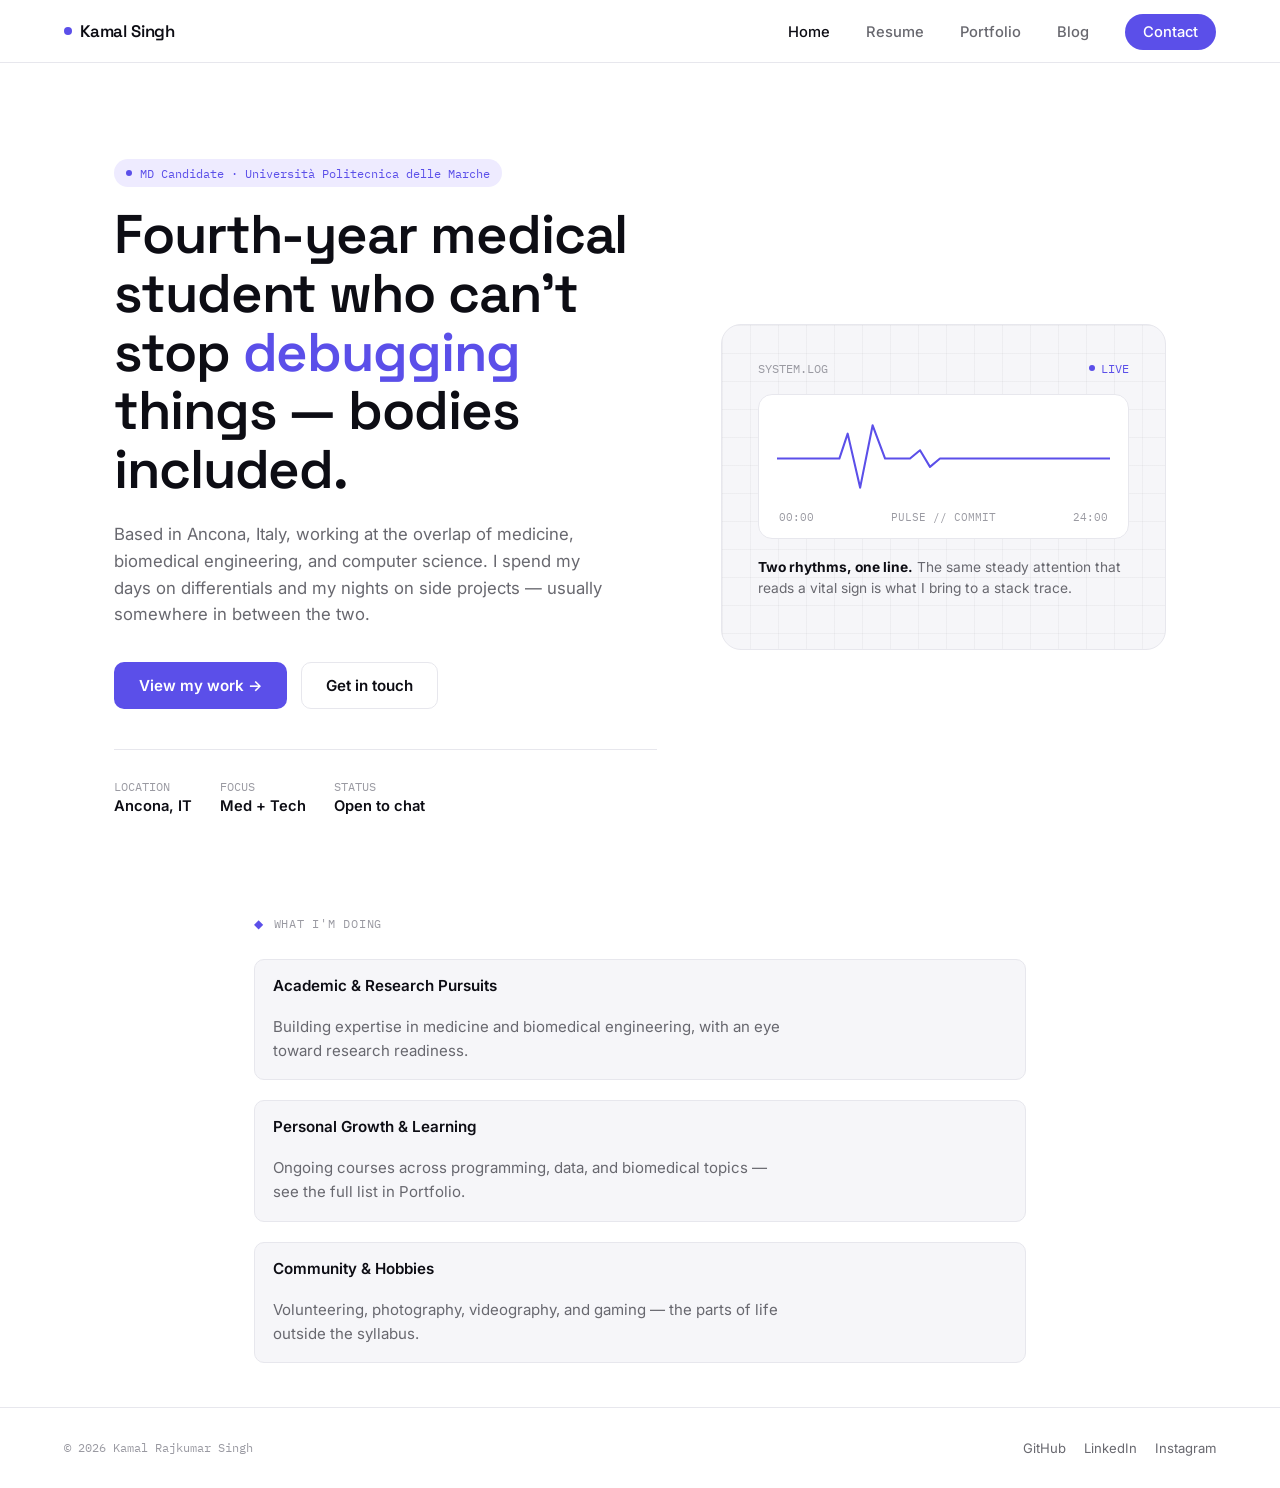
==== index.html @ c2dd56a8 "feat: rebuild site with new design system" ====
<!doctype html>
<html lang="en">
<head>
<meta charset="UTF-8" />
<meta name="viewport" content="width=device-width, initial-scale=1.0" />
<title>Kamal Rajkumar Singh — Medicine × Technology</title>
<meta name="description" content="Fourth-year medical student at Università Politecnica delle Marche, working at the intersection of medicine, biomedical engineering, and computer science." />
<link rel="icon" href="./assets/walex_images/hoppscotch.svg" type="image/svg+xml" />
<link rel="stylesheet" href="./assets/css/style.css" />
<link rel="preconnect" href="https://fonts.googleapis.com" />
<link rel="preconnect" href="https://fonts.gstatic.com" crossorigin />
<link href="https://fonts.googleapis.com/css2?family=Space+Grotesk:wght@400;500;600;700&family=Inter:wght@400;500;600&family=IBM+Plex+Mono:wght@400;500&display=swap" rel="stylesheet" />
</head>
<body>

  <nav class="nav">
    <a href="./" class="nav-brand"><span class="dot"></span>Kamal Singh</a>
    <button class="nav-toggle" data-nav-toggle aria-label="Toggle menu"><span></span></button>
    <ul class="nav-links" data-nav-links>
      <li><a href="./" class="active">Home</a></li>
      <li><a href="./resume/">Resume</a></li>
      <li><a href="./portfolio/">Portfolio</a></li>
      <li><a href="./blog/">Blog</a></li>
      <li><a href="./contact/" class="nav-cta">Contact</a></li>
    </ul>
  </nav>

  <section class="hero">
    <div class="hero-copy">
      <span class="eyebrow">MD Candidate · Università Politecnica delle Marche</span>
      <h1 class="headline">Fourth‑year medical student who can't stop <span class="accent-word">debugging</span> things — bodies included.</h1>
      <p class="subcopy">
        Based in Ancona, Italy, working at the overlap of medicine, biomedical engineering,
        and computer science. I spend my days on differentials and my nights on side
        projects — usually somewhere in between the two.
      </p>
      <div class="hero-ctas">
        <a href="./portfolio/" class="btn btn-primary">View my work →</a>
        <a href="./contact/" class="btn btn-secondary">Get in touch</a>
      </div>
      <div class="hero-meta">
        <div class="hero-meta-item">LOCATION<strong>Ancona, IT</strong></div>
        <div class="hero-meta-item">FOCUS<strong>Med + Tech</strong></div>
        <div class="hero-meta-item">STATUS<strong>Open to chat</strong></div>
      </div>
    </div>

    <div class="signature-card">
      <div class="signature-header">
        <span>SYSTEM.LOG</span>
        <span class="status"><span class="blip"></span>LIVE</span>
      </div>
      <div class="wave-box">
        <svg class="wave" viewBox="0 0 400 100" preserveAspectRatio="none">
          <path class="wave-path" d="M0,50 L60,50 L75,50 L85,20 L100,85 L115,10 L130,50 L145,50 L160,50 L172,40 L184,60 L196,50 L400,50" />
        </svg>
        <div class="wave-caption">
          <span>00:00</span>
          <span>PULSE // COMMIT</span>
          <span>24:00</span>
        </div>
      </div>
      <p class="signature-footnote">
        <strong>Two rhythms, one line.</strong> The same steady attention that reads
        a vital sign is what I bring to a stack trace.
      </p>
    </div>
  </section>

  <section class="section" style="padding-top:0;">
    <div class="section-label"><span class="n">◆</span> What I'm doing</div>
    <div class="skills-grid">
      <div class="skill-row" style="grid-template-columns:1fr;">
        <span class="skill-name">Academic & Research Pursuits</span>
        <p class="t-text" style="margin-top:6px;">Building expertise in medicine and biomedical engineering, with an eye toward research readiness.</p>
      </div>
      <div class="skill-row" style="grid-template-columns:1fr;">
        <span class="skill-name">Personal Growth & Learning</span>
        <p class="t-text" style="margin-top:6px;">Ongoing courses across programming, data, and biomedical topics — see the full list in Portfolio.</p>
      </div>
      <div class="skill-row" style="grid-template-columns:1fr;">
        <span class="skill-name">Community & Hobbies</span>
        <p class="t-text" style="margin-top:6px;">Volunteering, photography, videography, and gaming — the parts of life outside the syllabus.</p>
      </div>
    </div>
  </section>

  <footer class="site-footer">
    <span class="foot-copy">© 2026 Kamal Rajkumar Singh</span>
    <div class="foot-links">
      <a href="https://github.com/Walexrius" target="_blank" rel="noopener">GitHub</a>
      <a href="https://www.linkedin.com/in/kamal-rajkumar-singh-walexrius" target="_blank" rel="noopener">LinkedIn</a>
      <a href="https://www.instagram.com/kamal_siiingh/" target="_blank" rel="noopener">Instagram</a>
    </div>
  </footer>

  <script src="./assets/js/script.js"></script>
</body>
</html>
---- assets/css/style.css ----
/* =========================================================
   Kamal Rajkumar Singh — Portfolio
   Design system: neutral base + violet accent, Figma-inspired
   ========================================================= */

:root {
  --bg: #ffffff;
  --bg-soft: #f6f6f9;
  --ink: #0d0d14;
  --ink-soft: #68686f;
  --ink-faint: #9a9aa2;
  --border: #e7e7ed;
  --accent: #5b4fe9;
  --accent-hover: #4a3fd6;
  --accent-soft: #eeebff;
  --radius: 12px;
  --font-display: 'Space Grotesk', sans-serif;
  --font-body: 'Inter', sans-serif;
  --font-mono: 'IBM Plex Mono', monospace;
  --max: 1180px;
  --max-narrow: 900px;
}

* { box-sizing: border-box; }
html { scroll-behavior: smooth; }
body {
  margin: 0;
  background: var(--bg);
  color: var(--ink);
  font-family: var(--font-body);
  -webkit-font-smoothing: antialiased;
}
a { color: inherit; text-decoration: none; }
img { max-width: 100%; display: block; }
:focus-visible { outline: 2px solid var(--accent); outline-offset: 3px; }

/* ---------- NAV ---------- */
.nav {
  position: sticky; top: 0; z-index: 50;
  display: flex; align-items: center; justify-content: space-between;
  padding: 20px clamp(20px, 5vw, 64px);
  background: rgba(255,255,255,0.82);
  backdrop-filter: blur(10px);
  border-bottom: 1px solid var(--border);
}
.nav-brand {
  font-family: var(--font-display); font-weight: 600; font-size: 1.05rem;
  letter-spacing: -0.01em; display: flex; align-items: center; gap: 8px;
}
.nav-brand .dot { width: 8px; height: 8px; border-radius: 50%; background: var(--accent); display: inline-block; }
.nav-links { display: flex; align-items: center; gap: clamp(16px, 3vw, 36px); list-style: none; margin: 0; padding: 0; }
.nav-links a { font-size: 0.92rem; font-weight: 500; color: var(--ink-soft); transition: color 0.15s ease; }
.nav-links a:hover { color: var(--ink); }
.nav-links .active { color: var(--ink); }
.nav-cta {
  padding: 9px 18px; border-radius: 999px; background: var(--accent); color: #fff !important;
  font-size: 0.88rem; font-weight: 600; transition: background 0.15s ease, transform 0.15s ease;
}
.nav-cta:hover { background: var(--accent-hover); transform: translateY(-1px); }

.nav-toggle {
  display: none; background: none; border: 1px solid var(--border); border-radius: 8px;
  width: 38px; height: 38px; cursor: pointer; align-items: center; justify-content: center;
}
.nav-toggle span, .nav-toggle span::before, .nav-toggle span::after {
  content: ''; display: block; width: 16px; height: 2px; background: var(--ink); position: relative; transition: 0.2s;
}
.nav-toggle span::before { position: absolute; top: -5px; }
.nav-toggle span::after { position: absolute; top: 5px; }

@media (max-width: 860px) {
  .nav-links {
    display: none; position: absolute; top: 100%; left: 0; right: 0;
    background: var(--bg); border-bottom: 1px solid var(--border);
    flex-direction: column; align-items: flex-start; gap: 4px; padding: 12px clamp(20px, 5vw, 64px) 20px;
  }
  .nav-links.is-open { display: flex; }
  .nav-links a { padding: 10px 0; width: 100%; }
  .nav-cta { display: inline-block; }
  .nav-toggle { display: flex; }
}

/* ---------- BUTTONS ---------- */
.btn {
  display: inline-flex; align-items: center; gap: 8px; padding: 13px 24px; border-radius: 10px;
  font-size: 0.95rem; font-weight: 600; transition: all 0.15s ease; border: 1px solid transparent; cursor: pointer;
}
.btn-primary { background: var(--accent); color: #fff; }
.btn-primary:hover { background: var(--accent-hover); transform: translateY(-1px); }
.btn-secondary { background: transparent; color: var(--ink); border-color: var(--border); }
.btn-secondary:hover { border-color: var(--ink); }

/* ---------- SHARED PAGE HEADER ---------- */
.eyebrow {
  display: inline-flex; align-items: center; gap: 8px; font-family: var(--font-mono); font-size: 0.78rem;
  color: var(--accent); background: var(--accent-soft); padding: 6px 12px; border-radius: 999px; margin-bottom: 18px;
}
.eyebrow::before { content: ''; width: 6px; height: 6px; border-radius: 50%; background: var(--accent); }
.page-header { max-width: var(--max-narrow); margin: 0 auto; padding: clamp(48px, 7vw, 80px) clamp(20px, 5vw, 64px) 8px; }
h1.page-title { font-family: var(--font-display); font-weight: 600; font-size: clamp(1.9rem, 3.6vw, 2.6rem); letter-spacing: -0.02em; margin: 0 0 12px; }
.page-sub { color: var(--ink-soft); font-size: 1.02rem; max-width: 56ch; line-height: 1.6; margin: 0; }
.section { max-width: var(--max-narrow); margin: 0 auto; padding: 44px clamp(20px, 5vw, 64px); }
.section-label {
  display: flex; align-items: center; gap: 10px; font-family: var(--font-mono); font-size: 0.78rem;
  color: var(--ink-faint); text-transform: uppercase; letter-spacing: 0.06em; margin-bottom: 28px;
}
.section-label .n { color: var(--accent); }

/* ---------- HERO (home page) ---------- */
.hero {
  max-width: var(--max); margin: 0 auto;
  padding: clamp(48px, 8vw, 96px) clamp(20px, 5vw, 64px) clamp(60px, 8vw, 100px);
  display: grid; grid-template-columns: 1.1fr 0.9fr; gap: clamp(32px, 5vw, 72px); align-items: center;
}
h1.headline {
  font-family: var(--font-display); font-weight: 600; font-size: clamp(2.1rem, 4.4vw, 3.4rem);
  line-height: 1.08; letter-spacing: -0.02em; margin: 0 0 22px;
}
h1.headline .accent-word { color: var(--accent); }
.subcopy { font-size: 1.05rem; line-height: 1.6; color: var(--ink-soft); max-width: 46ch; margin: 0 0 34px; }
.hero-ctas { display: flex; gap: 14px; flex-wrap: wrap; }
.hero-meta { display: flex; gap: 28px; margin-top: 40px; padding-top: 28px; border-top: 1px solid var(--border); flex-wrap: wrap; }
.hero-meta-item { font-family: var(--font-mono); font-size: 0.78rem; color: var(--ink-faint); }
.hero-meta-item strong { display: block; font-family: var(--font-body); font-size: 0.92rem; font-weight: 600; color: var(--ink); margin-top: 3px; }

/* ---------- SIGNATURE PULSE CARD ---------- */
.signature-card { background: var(--bg-soft); border: 1px solid var(--border); border-radius: 20px; padding: clamp(24px, 4vw, 36px); position: relative; overflow: hidden; }
.signature-card::before {
  content: ''; position: absolute; inset: 0;
  background-image: linear-gradient(to right, rgba(13,13,20,0.035) 1px, transparent 1px), linear-gradient(to bottom, rgba(13,13,20,0.035) 1px, transparent 1px);
  background-size: 28px 28px;
}
.signature-header { position: relative; display: flex; justify-content: space-between; align-items: center; font-family: var(--font-mono); font-size: 0.75rem; color: var(--ink-faint); margin-bottom: 18px; }
.signature-header .status { display: flex; align-items: center; gap: 6px; color: var(--accent); }
.signature-header .status .blip { width: 6px; height: 6px; border-radius: 50%; background: var(--accent); animation: blip 1.6s ease-in-out infinite; }
@keyframes blip { 0%, 100% { opacity: 1; transform: scale(1); } 50% { opacity: 0.35; transform: scale(0.8); } }
.wave-box { position: relative; background: #fff; border: 1px solid var(--border); border-radius: 14px; padding: 22px 18px 10px; }
svg.wave { display: block; width: 100%; height: auto; }
.wave-path {
  fill: none; stroke: var(--accent); stroke-width: 2.5; stroke-linecap: round; stroke-linejoin: round;
  stroke-dasharray: 600; stroke-dashoffset: 600; animation: draw 2.6s ease-out forwards, glow 3s ease-in-out 2.6s infinite;
}
@keyframes draw { to { stroke-dashoffset: 0; } }
@keyframes glow { 0%, 100% { opacity: 1; } 50% { opacity: 0.75; } }
.wave-caption { display: flex; justify-content: space-between; font-family: var(--font-mono); font-size: 0.7rem; color: var(--ink-faint); padding: 10px 2px 4px; }
.signature-footnote { position: relative; margin-top: 18px; font-size: 0.86rem; color: var(--ink-soft); line-height: 1.55; }
.signature-footnote strong { color: var(--ink); }

@media (max-width: 860px) {
  .hero { grid-template-columns: 1fr; }
  .signature-card { order: -1; }
}

/* ---------- TIMELINE (resume page) ---------- */
.timeline { position: relative; padding-left: 32px; }
.timeline::before { content: ''; position: absolute; left: 5px; top: 6px; bottom: 6px; width: 2px; background: linear-gradient(to bottom, var(--accent) 0%, var(--border) 100%); }
.t-item { position: relative; padding-bottom: 36px; }
.t-item:last-child { padding-bottom: 0; }
.t-node { position: absolute; left: -32px; top: 3px; width: 12px; height: 12px; border-radius: 50%; background: #fff; border: 2px solid var(--accent); }
.t-item.is-current .t-node { background: var(--accent); box-shadow: 0 0 0 4px var(--accent-soft); }
.t-item.is-current .t-node::after { content: ''; position: absolute; inset: -6px; border-radius: 50%; border: 1.5px solid var(--accent); animation: pulse-ring 2s ease-out infinite; }
@keyframes pulse-ring { 0% { transform: scale(0.7); opacity: 0.8; } 100% { transform: scale(1.9); opacity: 0; } }
.t-period { font-family: var(--font-mono); font-size: 0.76rem; color: var(--accent); margin-bottom: 6px; display: block; }
.t-title { font-family: var(--font-display); font-weight: 600; font-size: 1.12rem; margin: 0 0 4px; letter-spacing: -0.01em; }
.t-place { color: var(--ink-soft); font-size: 0.92rem; margin: 0 0 8px; }
.t-text { color: var(--ink-soft); font-size: 0.94rem; line-height: 1.6; margin: 0; max-width: 58ch; }

/* ---------- SKILLS ---------- */
.skills-grid { display: grid; gap: 20px; }
.skill-row { display: grid; grid-template-columns: 1fr auto; align-items: center; gap: 14px; padding: 16px 18px; background: var(--bg-soft); border: 1px solid var(--border); border-radius: 10px; }
.skill-name { font-weight: 600; font-size: 0.95rem; }
.skill-track { grid-column: 1 / -1; height: 6px; border-radius: 999px; background: var(--border); overflow: hidden; margin-top: 10px; }
.skill-fill { height: 100%; border-radius: 999px; background: var(--accent); }
.skill-level { font-family: var(--font-mono); font-size: 0.78rem; color: var(--accent); white-space: nowrap; }

/* ---------- PORTFOLIO / CERTIFICATES ---------- */
.filter-list { display: flex; flex-wrap: wrap; gap: 10px; list-style: none; padding: 0; margin: 0 0 32px; max-width: var(--max); margin-left: auto; margin-right: auto; padding-left: clamp(20px, 5vw, 64px); padding-right: clamp(20px, 5vw, 64px); }
.filter-btn {
  font-family: var(--font-mono); font-size: 0.8rem; padding: 9px 16px; border-radius: 999px; border: 1px solid var(--border);
  background: #fff; color: var(--ink-soft); cursor: pointer; transition: all 0.15s ease;
}
.filter-btn:hover { border-color: var(--ink); color: var(--ink); }
.filter-btn.active { background: var(--accent); border-color: var(--accent); color: #fff; }

.cert-grid {
  max-width: var(--max); margin: 0 auto; padding: 0 clamp(20px, 5vw, 64px) 60px;
  display: grid; grid-template-columns: repeat(auto-fill, minmax(190px, 1fr)); gap: 16px;
}
.cert-card {
  display: flex; flex-direction: column; gap: 10px; padding: 18px; border: 1px solid var(--border); border-radius: 12px;
  background: var(--bg-soft); transition: all 0.15s ease;
}
.cert-card:hover { border-color: var(--accent); transform: translateY(-2px); box-shadow: 0 8px 20px rgba(13,13,20,0.06); }
.cert-icon { width: 32px; height: 32px; border-radius: 8px; background: var(--accent-soft); display: flex; align-items: center; justify-content: center; color: var(--accent); font-family: var(--font-mono); font-size: 0.8rem; font-weight: 600; }
.cert-name { font-size: 0.9rem; font-weight: 600; line-height: 1.3; }
.cert-view { font-family: var(--font-mono); font-size: 0.72rem; color: var(--ink-faint); margin-top: auto; }

/* ---------- BLOG ---------- */
.blog-grid { max-width: var(--max); margin: 0 auto; padding: 0 clamp(20px, 5vw, 64px) 60px; display: grid; grid-template-columns: repeat(auto-fill, minmax(280px, 1fr)); gap: 20px; }
.blog-card { border: 1px solid var(--border); border-radius: 14px; overflow: hidden; background: #fff; transition: all 0.15s ease; }
.blog-card:hover { border-color: var(--accent); transform: translateY(-2px); box-shadow: 0 8px 20px rgba(13,13,20,0.06); }
.blog-card-body { padding: 18px; }
.blog-meta { font-family: var(--font-mono); font-size: 0.72rem; color: var(--ink-faint); margin-bottom: 8px; }
.blog-title { font-family: var(--font-display); font-weight: 600; font-size: 1.02rem; margin: 0 0 8px; }
.blog-excerpt { font-size: 0.88rem; color: var(--ink-soft); line-height: 1.55; margin: 0; }

.empty-state { max-width: var(--max-narrow); margin: 0 auto; padding: 30px clamp(20px, 5vw, 64px) 80px; }
.empty-card { border: 1px dashed var(--border); border-radius: 16px; padding: 48px 32px; text-align: center; background: var(--bg-soft); }
.empty-card .cert-icon { margin: 0 auto 18px; width: 44px; height: 44px; }
.empty-card h3 { font-family: var(--font-display); font-size: 1.15rem; margin: 0 0 10px; }
.empty-card p { color: var(--ink-soft); font-size: 0.92rem; line-height: 1.6; max-width: 44ch; margin: 0 auto; }

/* ---------- CONTACT ---------- */
.contact-grid { max-width: var(--max-narrow); margin: 0 auto; padding: 20px clamp(20px, 5vw, 64px) 80px; display: grid; gap: 28px; grid-template-columns: 1fr; }
@media (min-width: 720px) { .contact-grid { grid-template-columns: 1fr 1fr; } }
.contact-card { border: 1px solid var(--border); border-radius: 16px; overflow: hidden; }
.contact-card iframe { width: 100%; height: 320px; border: 0; display: block; }
.form { display: flex; flex-direction: column; gap: 14px; }
.input-row { display: grid; grid-template-columns: 1fr 1fr; gap: 14px; }
@media (max-width: 480px) { .input-row { grid-template-columns: 1fr; } }
.form-input {
  width: 100%; padding: 13px 14px; border-radius: 10px; border: 1px solid var(--border); background: var(--bg-soft);
  font-family: var(--font-body); font-size: 0.94rem; color: var(--ink); transition: border-color 0.15s ease;
}
.form-input:focus { border-color: var(--accent); outline: none; background: #fff; }
textarea.form-input { resize: vertical; min-height: 130px; }
.socials-row { display: flex; gap: 10px; margin-top: 6px; flex-wrap: wrap; }
.social-pill {
  display: inline-flex; align-items: center; gap: 8px; padding: 9px 14px; border: 1px solid var(--border); border-radius: 999px;
  font-size: 0.85rem; font-weight: 500; transition: all 0.15s ease;
}
.social-pill:hover { border-color: var(--accent); color: var(--accent); }

/* ---------- FOOTER ---------- */
.site-footer { border-top: 1px solid var(--border); padding: 32px clamp(20px, 5vw, 64px); display: flex; justify-content: space-between; align-items: center; flex-wrap: wrap; gap: 12px; }
.site-footer .foot-copy { font-family: var(--font-mono); font-size: 0.76rem; color: var(--ink-faint); }
.site-footer .foot-links { display: flex; gap: 18px; }
.site-footer .foot-links a { font-size: 0.82rem; color: var(--ink-soft); }
.site-footer .foot-links a:hover { color: var(--ink); }

@media (prefers-reduced-motion: reduce) {
  .wave-path { animation: none; stroke-dashoffset: 0; }
  .signature-header .status .blip { animation: none; }
  .t-item.is-current .t-node::after { animation: none; }
}
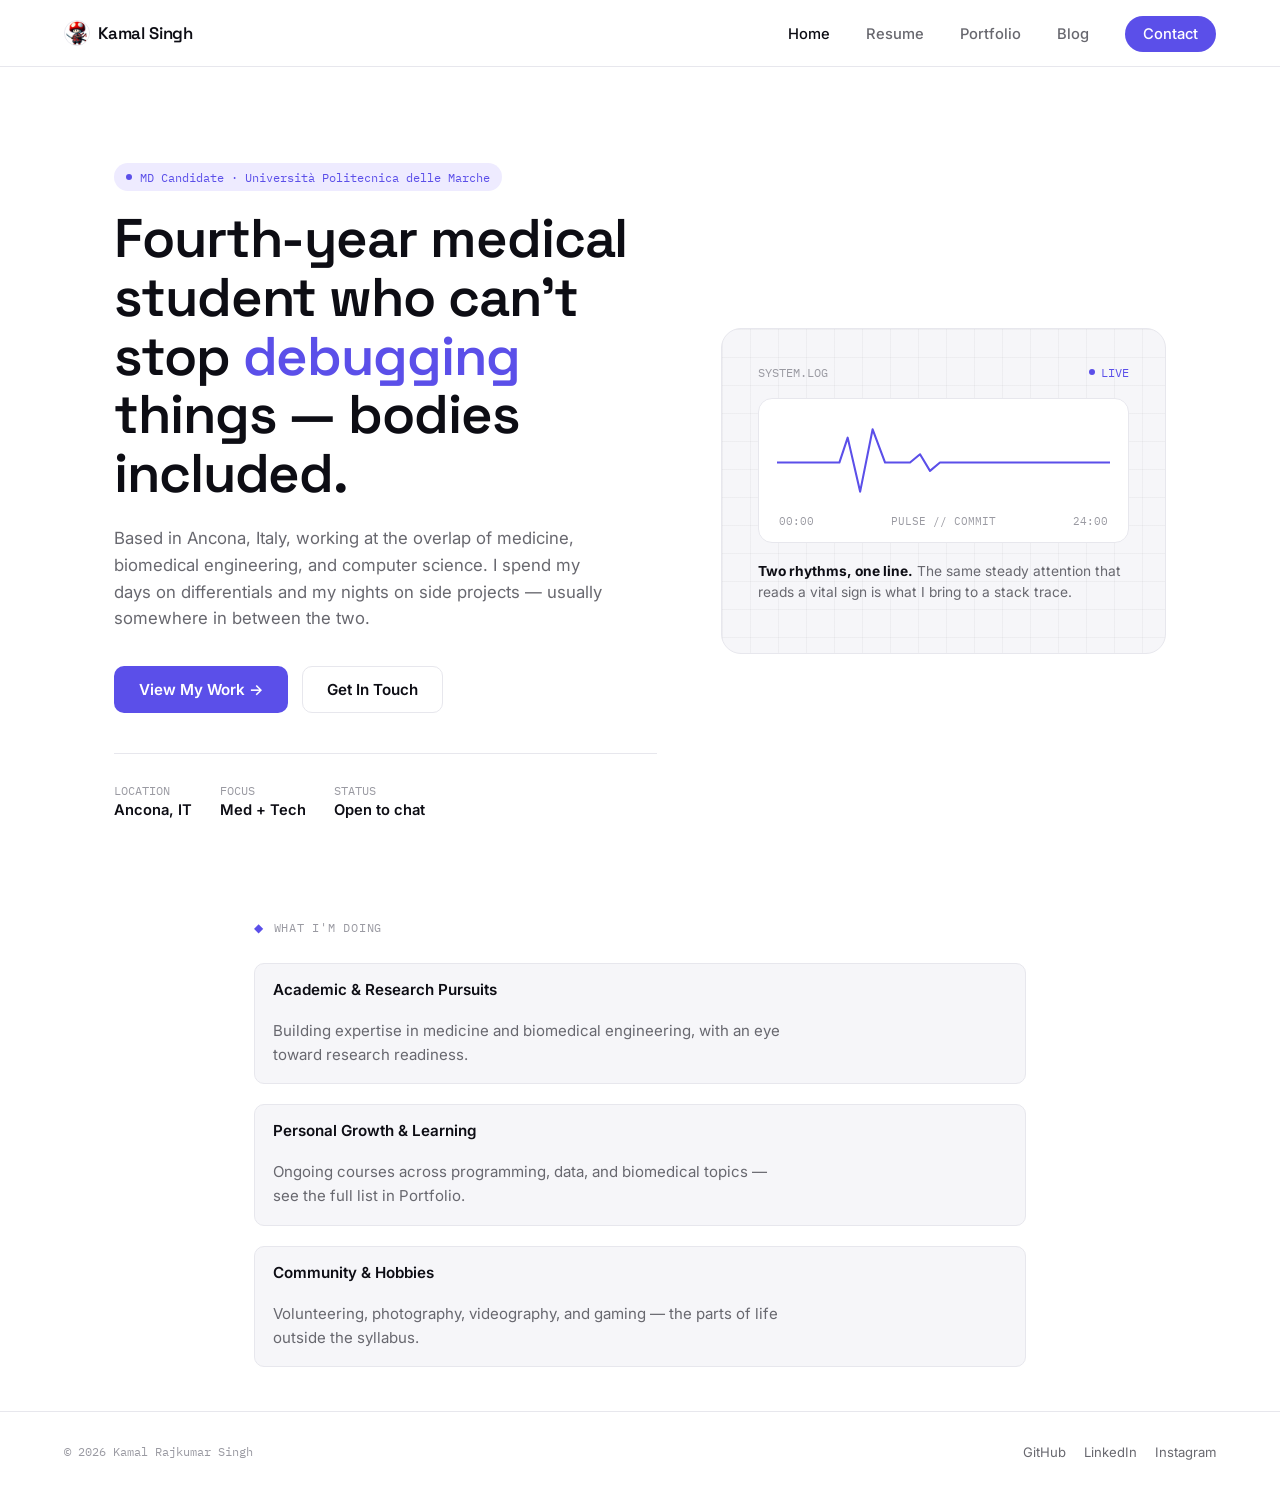
==== commit 7b1a6583: "feat: add circular mascot favicon and nav logo" ====
--- a/index.html
+++ b/index.html
@@ -5,7 +5,9 @@
 <meta name="viewport" content="width=device-width, initial-scale=1.0" />
 <title>Kamal Rajkumar Singh — Medicine × Technology</title>
 <meta name="description" content="Fourth-year medical student at Università Politecnica delle Marche, working at the intersection of medicine, biomedical engineering, and computer science." />
-<link rel="icon" href="./assets/walex_images/hoppscotch.svg" type="image/svg+xml" />
+<link rel="icon" href="./assets/walex_images/favicon-32.png" sizes="32x32" type="image/png" />
+<link rel="icon" href="./assets/walex_images/favicon-512.png" sizes="512x512" type="image/png" />
+<link rel="apple-touch-icon" href="./assets/walex_images/favicon-180.png" />
 <link rel="stylesheet" href="./assets/css/style.css" />
 <link rel="preconnect" href="https://fonts.googleapis.com" />
 <link rel="preconnect" href="https://fonts.gstatic.com" crossorigin />
@@ -14,7 +16,7 @@
 <body>
 
   <nav class="nav">
-    <a href="./" class="nav-brand"><span class="dot"></span>Kamal Singh</a>
+    <a href="./" class="nav-brand"><img src="./assets/walex_images/mascot.png" alt="" class="nav-avatar" />Kamal Singh</a>
     <button class="nav-toggle" data-nav-toggle aria-label="Toggle menu"><span></span></button>
     <ul class="nav-links" data-nav-links>
       <li><a href="./" class="active">Home</a></li>
@@ -35,8 +37,8 @@
         projects — usually somewhere in between the two.
       </p>
       <div class="hero-ctas">
-        <a href="./portfolio/" class="btn btn-primary">View my work →</a>
-        <a href="./contact/" class="btn btn-secondary">Get in touch</a>
+        <a href="./portfolio/" class="btn btn-primary">View My Work →</a>
+        <a href="./contact/" class="btn btn-secondary">Get In Touch</a>
       </div>
       <div class="hero-meta">
         <div class="hero-meta-item">LOCATION<strong>Ancona, IT</strong></div>
@@ -68,7 +70,7 @@
   </section>
 
   <section class="section" style="padding-top:0;">
-    <div class="section-label"><span class="n">◆</span> What I'm doing</div>
+    <div class="section-label"><span class="n">◆</span> What I'm Doing</div>
     <div class="skills-grid">
       <div class="skill-row" style="grid-template-columns:1fr;">
         <span class="skill-name">Academic & Research Pursuits</span>
--- a/assets/css/style.css
+++ b/assets/css/style.css
@@ -48,6 +48,7 @@
   letter-spacing: -0.01em; display: flex; align-items: center; gap: 8px;
 }
 .nav-brand .dot { width: 8px; height: 8px; border-radius: 50%; background: var(--accent); display: inline-block; }
+.nav-avatar { width: 26px; height: 26px; border-radius: 50%; object-fit: cover; border: 1.5px solid var(--border); background: #fff; }
 .nav-links { display: flex; align-items: center; gap: clamp(16px, 3vw, 36px); list-style: none; margin: 0; padding: 0; }
 .nav-links a { font-size: 0.92rem; font-weight: 500; color: var(--ink-soft); transition: color 0.15s ease; }
 .nav-links a:hover { color: var(--ink); }
@@ -187,13 +188,21 @@
   display: grid; grid-template-columns: repeat(auto-fill, minmax(190px, 1fr)); gap: 16px;
 }
 .cert-card {
-  display: flex; flex-direction: column; gap: 10px; padding: 18px; border: 1px solid var(--border); border-radius: 12px;
-  background: var(--bg-soft); transition: all 0.15s ease;
-}
-.cert-card:hover { border-color: var(--accent); transform: translateY(-2px); box-shadow: 0 8px 20px rgba(13,13,20,0.06); }
+  display: flex; flex-direction: column; border: 1px solid var(--border); border-radius: 12px;
+  background: #fff; overflow: hidden; transition: all 0.15s ease;
+}
+.cert-card:hover { border-color: var(--accent); transform: translateY(-3px); box-shadow: 0 10px 24px rgba(13,13,20,0.08); }
+.cert-thumb-box { position: relative; aspect-ratio: 4 / 3; background: var(--bg-soft); overflow: hidden; }
+.cert-thumb-box img { width: 100%; height: 100%; object-fit: cover; object-position: top center; display: block; }
+.cert-thumb-box .cert-ext-badge {
+  position: absolute; top: 8px; right: 8px; background: rgba(13,13,20,0.72); color: #fff;
+  font-family: var(--font-mono); font-size: 0.62rem; font-weight: 600; letter-spacing: 0.03em;
+  padding: 3px 7px; border-radius: 5px;
+}
+.cert-body { padding: 12px 14px 14px; display: flex; flex-direction: column; gap: 4px; }
 .cert-icon { width: 32px; height: 32px; border-radius: 8px; background: var(--accent-soft); display: flex; align-items: center; justify-content: center; color: var(--accent); font-family: var(--font-mono); font-size: 0.8rem; font-weight: 600; }
-.cert-name { font-size: 0.9rem; font-weight: 600; line-height: 1.3; }
-.cert-view { font-family: var(--font-mono); font-size: 0.72rem; color: var(--ink-faint); margin-top: auto; }
+.cert-name { font-size: 0.88rem; font-weight: 600; line-height: 1.3; }
+.cert-view { font-family: var(--font-mono); font-size: 0.7rem; color: var(--ink-faint); margin-top: 2px; }
 
 /* ---------- BLOG ---------- */
 .blog-grid { max-width: var(--max); margin: 0 auto; padding: 0 clamp(20px, 5vw, 64px) 60px; display: grid; grid-template-columns: repeat(auto-fill, minmax(280px, 1fr)); gap: 20px; }
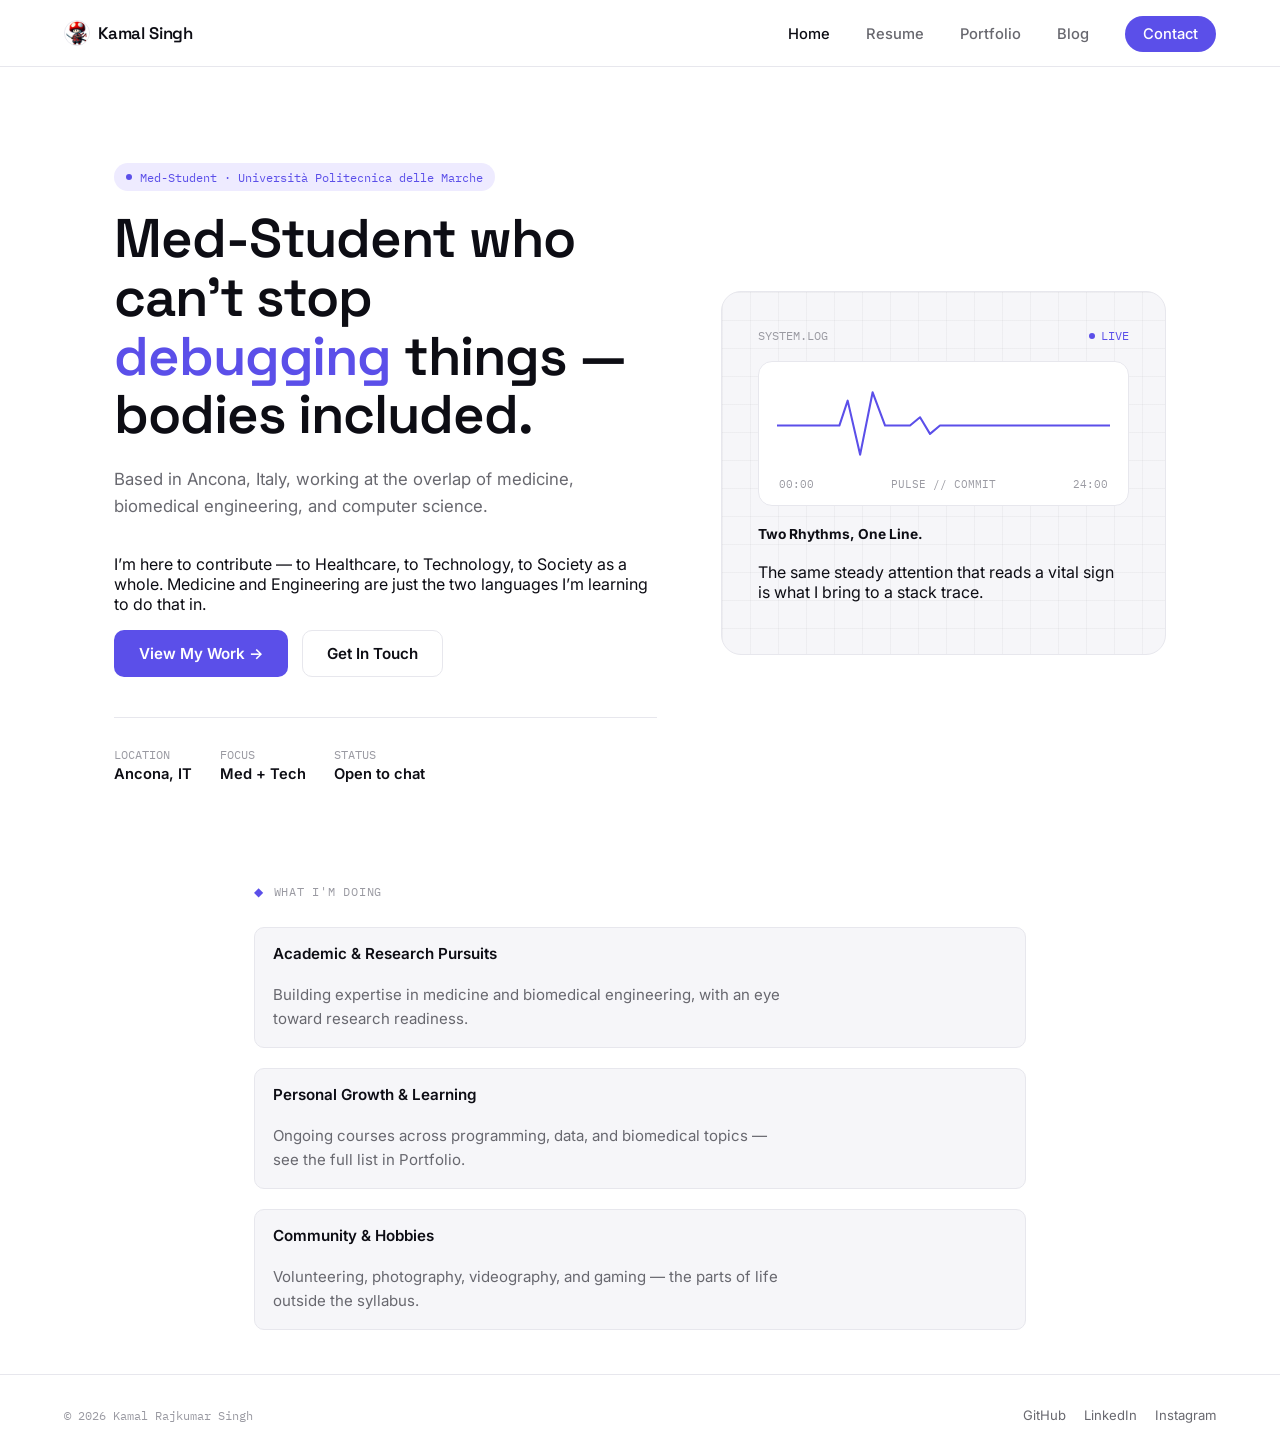
==== commit 11bd1dc9: "content: update hero copy and other text" ====
--- a/index.html
+++ b/index.html
@@ -4,7 +4,7 @@
 <meta charset="UTF-8" />
 <meta name="viewport" content="width=device-width, initial-scale=1.0" />
 <title>Kamal Rajkumar Singh — Medicine × Technology</title>
-<meta name="description" content="Fourth-year medical student at Università Politecnica delle Marche, working at the intersection of medicine, biomedical engineering, and computer science." />
+<meta name="description" content="Med-Student at Università Politecnica delle Marche, working at the intersection of Medicine, Biomedical Engineering, and Computer Science." />
 <link rel="icon" href="./assets/walex_images/favicon-32.png" sizes="32x32" type="image/png" />
 <link rel="icon" href="./assets/walex_images/favicon-512.png" sizes="512x512" type="image/png" />
 <link rel="apple-touch-icon" href="./assets/walex_images/favicon-180.png" />
@@ -29,12 +29,14 @@
 
   <section class="hero">
     <div class="hero-copy">
-      <span class="eyebrow">MD Candidate · Università Politecnica delle Marche</span>
-      <h1 class="headline">Fourth‑year medical student who can't stop <span class="accent-word">debugging</span> things — bodies included.</h1>
+      <span class="eyebrow">Med-Student · Università Politecnica delle Marche</span>
+      <h1 class="headline">Med-Student who can't stop <span class="accent-word">debugging</span> things — bodies included.</h1>
       <p class="subcopy">
         Based in Ancona, Italy, working at the overlap of medicine, biomedical engineering,
-        and computer science. I spend my days on differentials and my nights on side
-        projects — usually somewhere in between the two.
+        and computer science.
+      </p> 
+      <p>
+          I’m here to contribute — to Healthcare, to Technology, to Society as a whole. Medicine and Engineering are just the two languages I’m learning to do that in.
       </p>
       <div class="hero-ctas">
         <a href="./portfolio/" class="btn btn-primary">View My Work →</a>
@@ -63,8 +65,11 @@
         </div>
       </div>
       <p class="signature-footnote">
-        <strong>Two rhythms, one line.</strong> The same steady attention that reads
+        <strong>Two Rhythms, One Line.</strong> 
+        <p>
+          The same steady attention that reads
         a vital sign is what I bring to a stack trace.
+        </p>
       </p>
     </div>
   </section>
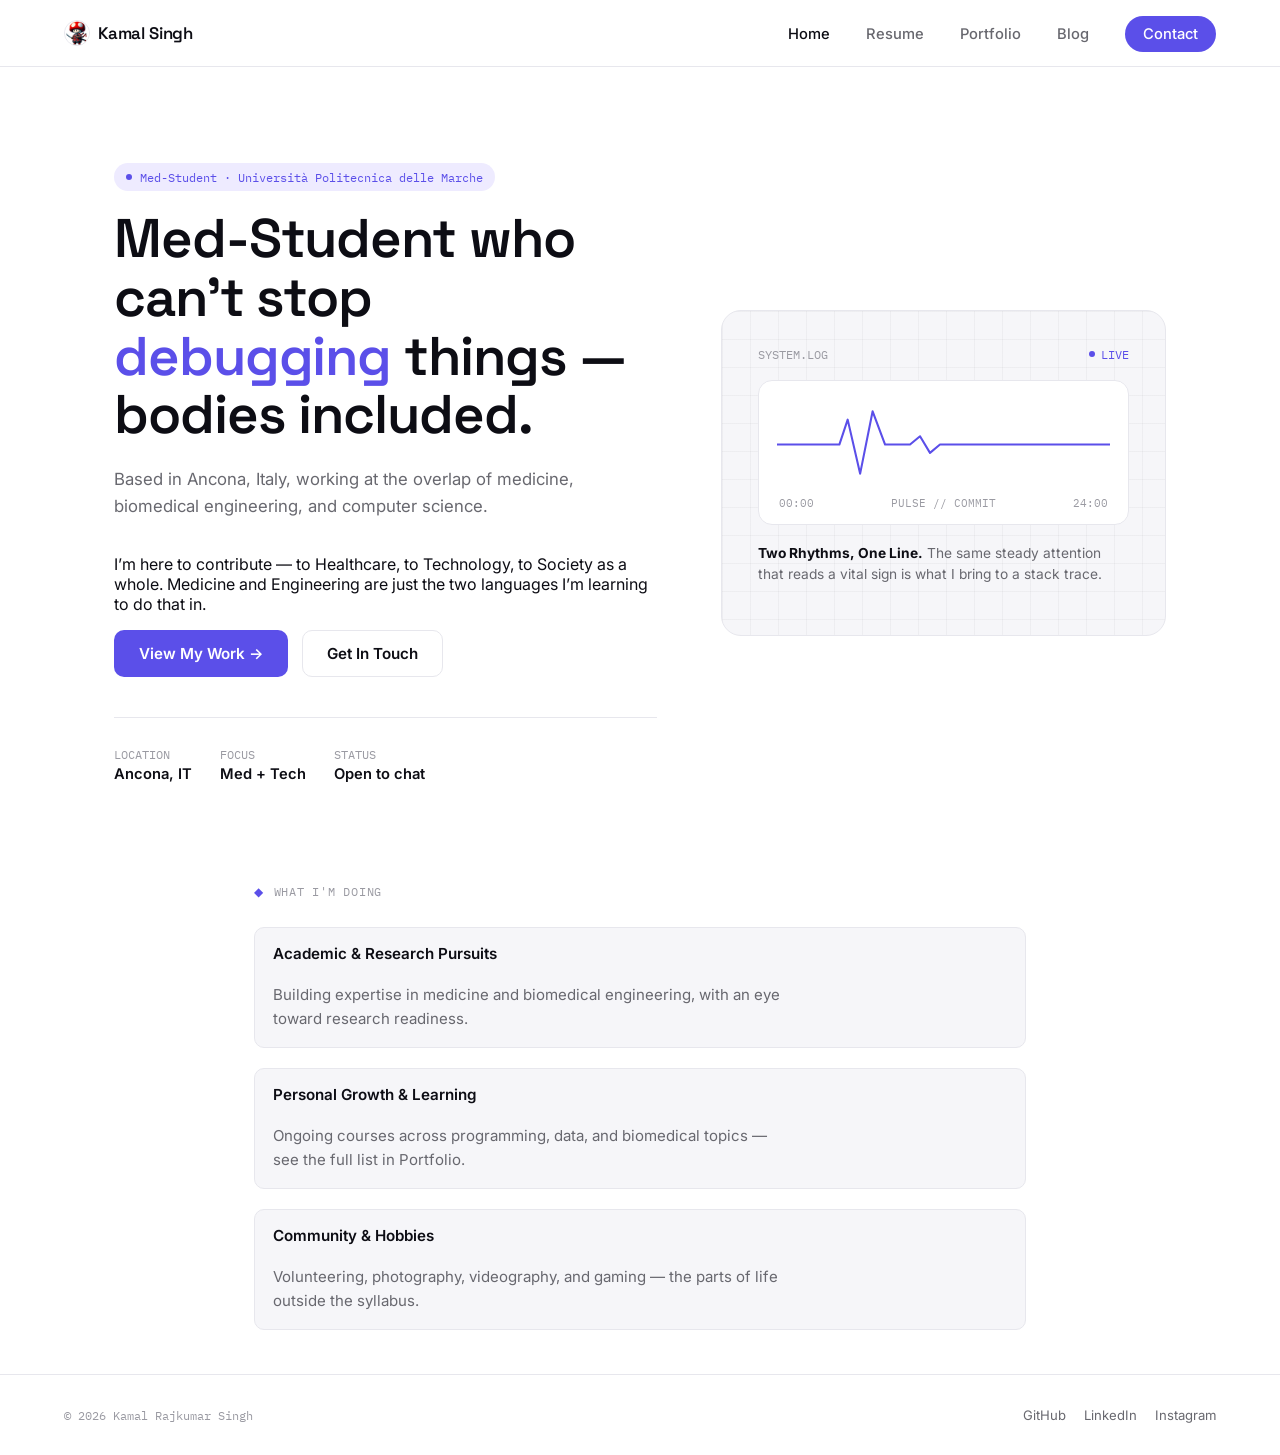
==== commit fb51e8ec: "Improve accessibility and SEO metadata" ====
--- a/index.html
+++ b/index.html
@@ -17,8 +17,8 @@
 
   <nav class="nav">
     <a href="./" class="nav-brand"><img src="./assets/walex_images/mascot.png" alt="" class="nav-avatar" />Kamal Singh</a>
-    <button class="nav-toggle" data-nav-toggle aria-label="Toggle menu"><span></span></button>
-    <ul class="nav-links" data-nav-links>
+    <button class="nav-toggle" data-nav-toggle aria-label="Toggle menu" aria-expanded="false" aria-controls="primary-navigation"><span></span></button>
+    <ul class="nav-links" data-nav-links id="primary-navigation">
       <li><a href="./" class="active">Home</a></li>
       <li><a href="./resume/">Resume</a></li>
       <li><a href="./portfolio/">Portfolio</a></li>
@@ -55,7 +55,7 @@
         <span class="status"><span class="blip"></span>LIVE</span>
       </div>
       <div class="wave-box">
-        <svg class="wave" viewBox="0 0 400 100" preserveAspectRatio="none">
+        <svg class="wave" viewBox="0 0 400 100" preserveAspectRatio="none" aria-hidden="true">
           <path class="wave-path" d="M0,50 L60,50 L75,50 L85,20 L100,85 L115,10 L130,50 L145,50 L160,50 L172,40 L184,60 L196,50 L400,50" />
         </svg>
         <div class="wave-caption">
@@ -65,11 +65,9 @@
         </div>
       </div>
       <p class="signature-footnote">
-        <strong>Two Rhythms, One Line.</strong> 
-        <p>
-          The same steady attention that reads
+        <strong>Two Rhythms, One Line.</strong>
+        The same steady attention that reads
         a vital sign is what I bring to a stack trace.
-        </p>
       </p>
     </div>
   </section>
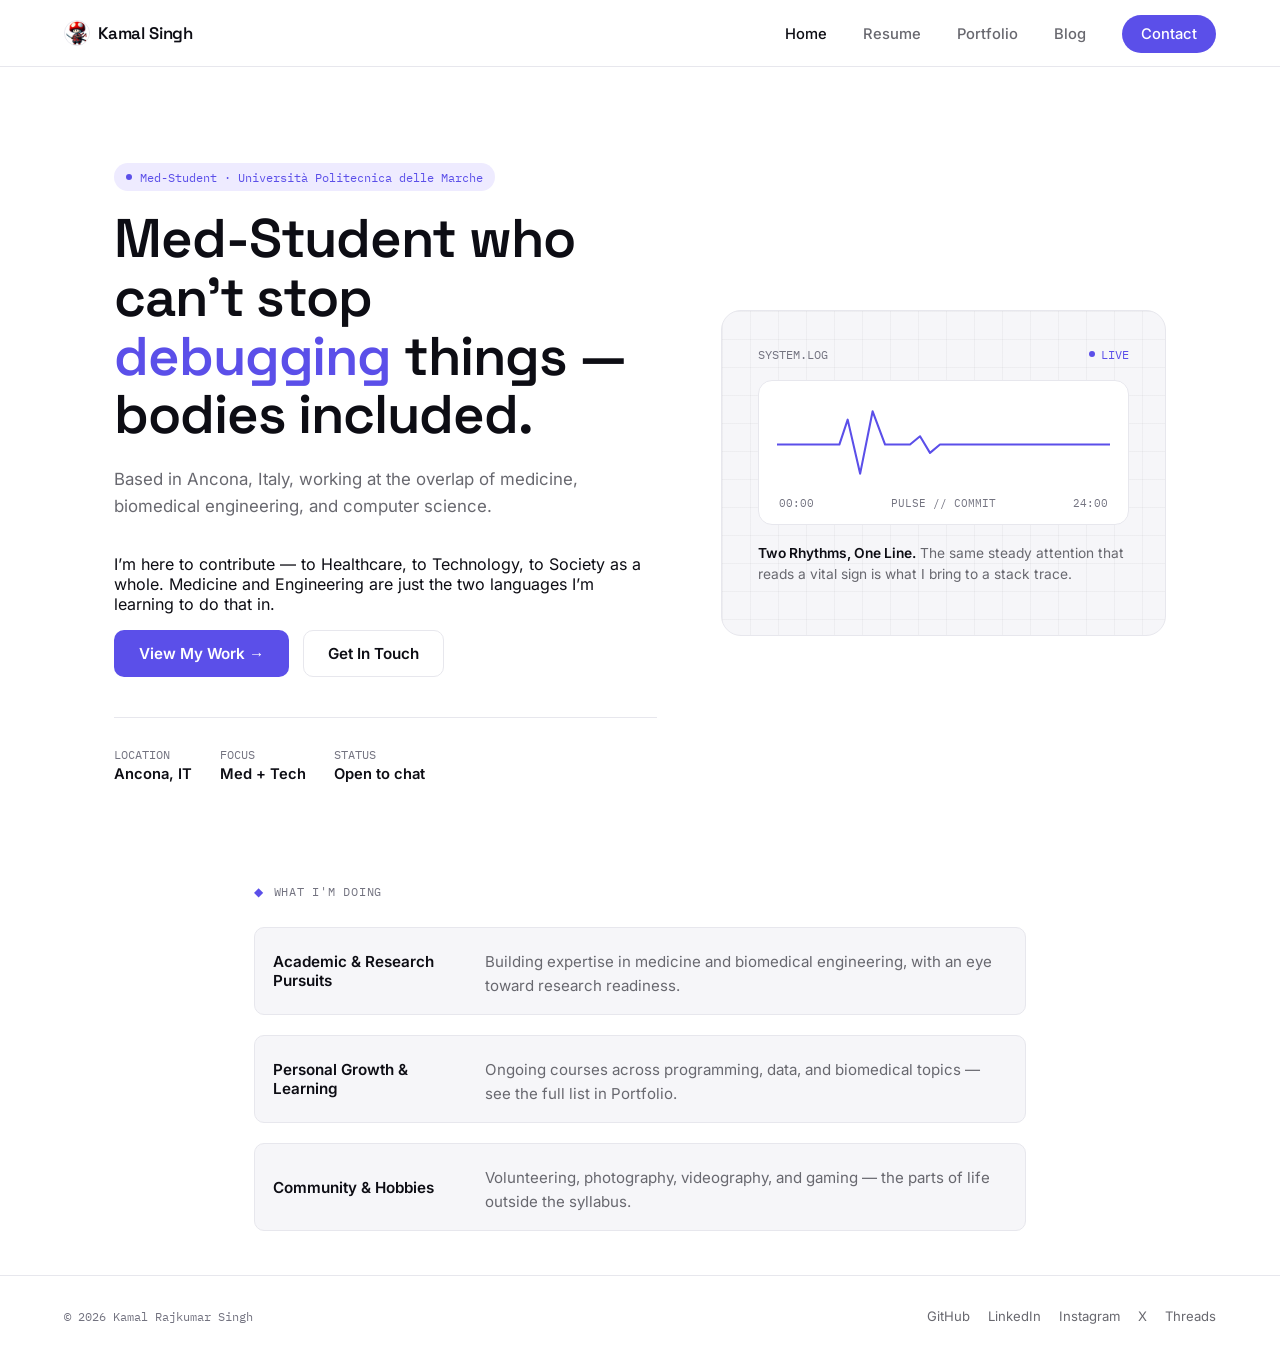
==== commit 3c411c1a: "Improve accessibility, fix bugs, add GDPR compliance and custom 404 Accessibility: fix contrast issu" ====
--- a/index.html
+++ b/index.html
@@ -9,11 +9,10 @@
 <link rel="icon" href="./assets/walex_images/favicon-512.png" sizes="512x512" type="image/png" />
 <link rel="apple-touch-icon" href="./assets/walex_images/favicon-180.png" />
 <link rel="stylesheet" href="./assets/css/style.css" />
-<link rel="preconnect" href="https://fonts.googleapis.com" />
-<link rel="preconnect" href="https://fonts.gstatic.com" crossorigin />
-<link href="https://fonts.googleapis.com/css2?family=Space+Grotesk:wght@400;500;600;700&family=Inter:wght@400;500;600&family=IBM+Plex+Mono:wght@400;500&display=swap" rel="stylesheet" />
 </head>
 <body>
+
+  <a href="#main-content" class="skip-link">Skip To Content</a>
 
   <nav class="nav">
     <a href="./" class="nav-brand"><img src="./assets/walex_images/mascot.png" alt="" class="nav-avatar" />Kamal Singh</a>
@@ -26,6 +25,8 @@
       <li><a href="./contact/" class="nav-cta">Contact</a></li>
     </ul>
   </nav>
+
+  <main id="main-content" tabindex="-1">
 
   <section class="hero">
     <div class="hero-copy">
@@ -72,23 +73,25 @@
     </div>
   </section>
 
-  <section class="section" style="padding-top:0;">
-    <div class="section-label"><span class="n">◆</span> What I'm Doing</div>
+  <section class="section section--no-top">
+    <h2 class="section-label"><span class="n">◆</span> What I'm Doing</h2>
     <div class="skills-grid">
-      <div class="skill-row" style="grid-template-columns:1fr;">
+      <div class="skill-row skill-row-stacked">
         <span class="skill-name">Academic & Research Pursuits</span>
-        <p class="t-text" style="margin-top:6px;">Building expertise in medicine and biomedical engineering, with an eye toward research readiness.</p>
+        <p class="t-text skill-desc">Building expertise in medicine and biomedical engineering, with an eye toward research readiness.</p>
       </div>
-      <div class="skill-row" style="grid-template-columns:1fr;">
+      <div class="skill-row skill-row-stacked">
         <span class="skill-name">Personal Growth & Learning</span>
-        <p class="t-text" style="margin-top:6px;">Ongoing courses across programming, data, and biomedical topics — see the full list in Portfolio.</p>
+        <p class="t-text skill-desc">Ongoing courses across programming, data, and biomedical topics — see the full list in Portfolio.</p>
       </div>
-      <div class="skill-row" style="grid-template-columns:1fr;">
+      <div class="skill-row skill-row-stacked">
         <span class="skill-name">Community & Hobbies</span>
-        <p class="t-text" style="margin-top:6px;">Volunteering, photography, videography, and gaming — the parts of life outside the syllabus.</p>
+        <p class="t-text skill-desc">Volunteering, photography, videography, and gaming — the parts of life outside the syllabus.</p>
       </div>
     </div>
   </section>
+
+  </main>
 
   <footer class="site-footer">
     <span class="foot-copy">© 2026 Kamal Rajkumar Singh</span>
@@ -96,6 +99,8 @@
       <a href="https://github.com/Walexrius" target="_blank" rel="noopener">GitHub</a>
       <a href="https://www.linkedin.com/in/kamal-rajkumar-singh-walexrius" target="_blank" rel="noopener">LinkedIn</a>
       <a href="https://www.instagram.com/kamal_siiingh/" target="_blank" rel="noopener">Instagram</a>
+      <a href="https://x.com/Walexrius" target="_blank" rel="noopener">X</a>
+      <a href="https://www.threads.net/letstalk_kamalsingh" target="_blank" rel="noopener">Threads</a>
     </div>
   </footer>
 
--- a/assets/css/style.css
+++ b/assets/css/style.css
@@ -2,13 +2,24 @@
    Kamal Rajkumar Singh — Portfolio
    Design system: neutral base + violet accent, Figma-inspired
    ========================================================= */
+
+/* ---------- SELF-HOSTED FONTS (no third-party requests) ---------- */
+@font-face { font-family: 'Space Grotesk'; font-style: normal; font-weight: 400; font-display: swap; src: url('../fonts/space-grotesk-variable.woff2') format('woff2'); }
+@font-face { font-family: 'Space Grotesk'; font-style: normal; font-weight: 500; font-display: swap; src: url('../fonts/space-grotesk-variable.woff2') format('woff2'); }
+@font-face { font-family: 'Space Grotesk'; font-style: normal; font-weight: 600; font-display: swap; src: url('../fonts/space-grotesk-variable.woff2') format('woff2'); }
+@font-face { font-family: 'Space Grotesk'; font-style: normal; font-weight: 700; font-display: swap; src: url('../fonts/space-grotesk-variable.woff2') format('woff2'); }
+@font-face { font-family: 'Inter'; font-style: normal; font-weight: 400; font-display: swap; src: url('../fonts/inter-variable.woff2') format('woff2'); }
+@font-face { font-family: 'Inter'; font-style: normal; font-weight: 500; font-display: swap; src: url('../fonts/inter-variable.woff2') format('woff2'); }
+@font-face { font-family: 'Inter'; font-style: normal; font-weight: 600; font-display: swap; src: url('../fonts/inter-variable.woff2') format('woff2'); }
+@font-face { font-family: 'IBM Plex Mono'; font-style: normal; font-weight: 400; font-display: swap; src: url('../fonts/ibm-plex-mono-400.woff2') format('woff2'); }
+@font-face { font-family: 'IBM Plex Mono'; font-style: normal; font-weight: 500; font-display: swap; src: url('../fonts/ibm-plex-mono-500.woff2') format('woff2'); }
 
 :root {
   --bg: #ffffff;
   --bg-soft: #f6f6f9;
   --ink: #0d0d14;
   --ink-soft: #68686f;
-  --ink-faint: #9a9aa2;
+  --ink-faint: #737380;
   --border: #e7e7ed;
   --accent: #5b4fe9;
   --accent-hover: #4a3fd6;
@@ -34,6 +45,15 @@
 img { max-width: 100%; display: block; }
 :focus-visible { outline: 2px solid var(--accent); outline-offset: 3px; }
 
+/* ---------- SKIP LINK ---------- */
+.skip-link {
+  position: absolute; top: -100%; left: 12px; z-index: 100;
+  background: var(--accent); color: #fff; padding: 10px 18px; border-radius: 8px;
+  font-family: var(--font-body); font-weight: 600; font-size: 0.9rem;
+  transition: top 0.15s ease;
+}
+.skip-link:focus { top: 12px; outline: 2px solid #fff; outline-offset: 2px; }
+
 /* ---------- NAV ---------- */
 .nav {
   position: sticky; top: 0; z-index: 50;
@@ -55,9 +75,15 @@
 .nav-links .active { color: var(--ink); }
 .nav-cta {
   padding: 9px 18px; border-radius: 999px; background: var(--accent); color: #fff !important;
-  font-size: 0.88rem; font-weight: 600; transition: background 0.15s ease, transform 0.15s ease;
+  font-size: 0.88rem; font-weight: 600; border: 1.5px solid transparent;
+  transition: background 0.15s ease, transform 0.15s ease, color 0.15s ease, border-color 0.15s ease;
 }
 .nav-cta:hover { background: var(--accent-hover); transform: translateY(-1px); }
+.nav-cta:active { transform: translateY(0) scale(0.97); }
+.nav-cta.active {
+  background: transparent; color: var(--accent) !important; border-color: var(--accent);
+}
+.nav-cta.active:hover { background: var(--accent-soft); }
 
 .nav-toggle {
   display: none; background: none; border: 1px solid var(--border); border-radius: 8px;
@@ -68,6 +94,9 @@
 }
 .nav-toggle span::before { position: absolute; top: -5px; }
 .nav-toggle span::after { position: absolute; top: 5px; }
+.nav-toggle.is-open span { background: transparent; }
+.nav-toggle.is-open span::before { top: 0; transform: rotate(45deg); }
+.nav-toggle.is-open span::after { top: 0; transform: rotate(-45deg); }
 
 @media (max-width: 860px) {
   .nav-links {
@@ -88,8 +117,10 @@
 }
 .btn-primary { background: var(--accent); color: #fff; }
 .btn-primary:hover { background: var(--accent-hover); transform: translateY(-1px); }
+.btn-primary:active { transform: translateY(0) scale(0.97); }
 .btn-secondary { background: transparent; color: var(--ink); border-color: var(--border); }
 .btn-secondary:hover { border-color: var(--ink); }
+.btn-secondary:active { transform: scale(0.97); }
 
 /* ---------- SHARED PAGE HEADER ---------- */
 .eyebrow {
@@ -100,10 +131,22 @@
 .page-header { max-width: var(--max-narrow); margin: 0 auto; padding: clamp(48px, 7vw, 80px) clamp(20px, 5vw, 64px) 8px; }
 h1.page-title { font-family: var(--font-display); font-weight: 600; font-size: clamp(1.9rem, 3.6vw, 2.6rem); letter-spacing: -0.02em; margin: 0 0 12px; }
 .page-sub { color: var(--ink-soft); font-size: 1.02rem; max-width: 56ch; line-height: 1.6; margin: 0; }
+
+/* ---------- 404 ---------- */
+.notfound {
+  max-width: var(--max-narrow); margin: 0 auto; padding: clamp(80px, 14vw, 140px) clamp(20px, 5vw, 64px);
+  display: flex; flex-direction: column; align-items: flex-start; gap: 14px;
+}
+.notfound .page-title { margin-bottom: 0; }
+.notfound-log {
+  font-family: var(--font-mono); font-size: 0.78rem; color: var(--ink-faint); letter-spacing: 0.04em;
+  margin: 0 0 10px;
+}
 .section { max-width: var(--max-narrow); margin: 0 auto; padding: 44px clamp(20px, 5vw, 64px); }
 .section-label {
   display: flex; align-items: center; gap: 10px; font-family: var(--font-mono); font-size: 0.78rem;
-  color: var(--ink-faint); text-transform: uppercase; letter-spacing: 0.06em; margin-bottom: 28px;
+  font-weight: 400; color: var(--ink-faint); text-transform: uppercase; letter-spacing: 0.06em;
+  margin: 0 0 28px;
 }
 .section-label .n { color: var(--accent); }
 
@@ -151,6 +194,11 @@
   .hero { grid-template-columns: 1fr; }
   .signature-card { order: -1; }
 }
+
+/* ---------- HOME "WHAT I'M DOING" LIST ---------- */
+.section--no-top { padding-top: 0; }
+.skill-row-stacked { grid-template-columns: 1fr; }
+.skill-row-stacked .skill-desc { margin-top: 6px; color: var(--ink-soft); font-size: 0.94rem; line-height: 1.6; }
 
 /* ---------- TIMELINE (resume page) ---------- */
 .timeline { position: relative; padding-left: 32px; }
@@ -170,9 +218,11 @@
 .skills-grid { display: grid; gap: 20px; }
 .skill-row { display: grid; grid-template-columns: 1fr auto; align-items: center; gap: 14px; padding: 16px 18px; background: var(--bg-soft); border: 1px solid var(--border); border-radius: 10px; }
 .skill-name { font-weight: 600; font-size: 0.95rem; }
-.skill-track { grid-column: 1 / -1; height: 6px; border-radius: 999px; background: var(--border); overflow: hidden; margin-top: 10px; }
-.skill-fill { height: 100%; border-radius: 999px; background: var(--accent); }
-.skill-level { font-family: var(--font-mono); font-size: 0.78rem; color: var(--accent); white-space: nowrap; }
+.skill-row-wave { display: flex; flex-direction: column; gap: 10px; }
+.skill-row-head { display: flex; justify-content: space-between; align-items: center; gap: 12px; }
+.skill-percent { font-family: var(--font-mono); font-weight: 700; font-size: 1rem; color: var(--accent); white-space: nowrap; }
+.skill-row-wave .wave { max-height: 46px; }
+.skills-footnote { margin-top: 16px; font-size: 0.82rem; color: var(--ink-faint); line-height: 1.6; }
 
 /* ---------- PORTFOLIO / CERTIFICATES ---------- */
 .filter-list { display: flex; flex-wrap: wrap; gap: 10px; list-style: none; padding: 0; margin: 0 0 32px; max-width: var(--max); margin-left: auto; margin-right: auto; padding-left: clamp(20px, 5vw, 64px); padding-right: clamp(20px, 5vw, 64px); }
@@ -181,6 +231,7 @@
   background: #fff; color: var(--ink-soft); cursor: pointer; transition: all 0.15s ease;
 }
 .filter-btn:hover { border-color: var(--ink); color: var(--ink); }
+.filter-btn:active { transform: scale(0.96); }
 .filter-btn.active { background: var(--accent); border-color: var(--accent); color: #fff; }
 
 .cert-grid {
@@ -188,10 +239,11 @@
   display: grid; grid-template-columns: repeat(auto-fill, minmax(190px, 1fr)); gap: 16px;
 }
 .cert-card {
-  display: flex; flex-direction: column; border: 1px solid var(--border); border-radius: 12px;
+  display: flex; flex-direction: column; border: 1px solid var(--border); border-radius: var(--radius);
   background: #fff; overflow: hidden; transition: all 0.15s ease;
 }
 .cert-card:hover { border-color: var(--accent); transform: translateY(-3px); box-shadow: 0 10px 24px rgba(13,13,20,0.08); }
+.cert-card:active { transform: translateY(-1px) scale(0.99); }
 .cert-thumb-box { position: relative; aspect-ratio: 4 / 3; background: var(--bg-soft); overflow: hidden; }
 .cert-thumb-box img { width: 100%; height: 100%; object-fit: cover; object-position: top center; display: block; }
 .cert-thumb-box .cert-ext-badge {
@@ -199,15 +251,16 @@
   font-family: var(--font-mono); font-size: 0.62rem; font-weight: 600; letter-spacing: 0.03em;
   padding: 3px 7px; border-radius: 5px;
 }
-.cert-body { padding: 12px 14px 14px; display: flex; flex-direction: column; gap: 4px; }
+.cert-body { padding: 12px 14px 14px; display: flex; flex-direction: column; gap: 4px; flex: 1; }
 .cert-icon { width: 32px; height: 32px; border-radius: 8px; background: var(--accent-soft); display: flex; align-items: center; justify-content: center; color: var(--accent); font-family: var(--font-mono); font-size: 0.8rem; font-weight: 600; }
 .cert-name { font-size: 0.88rem; font-weight: 600; line-height: 1.3; }
-.cert-view { font-family: var(--font-mono); font-size: 0.7rem; color: var(--ink-faint); margin-top: 2px; }
+.cert-view { font-family: var(--font-mono); font-size: 0.7rem; color: var(--ink-faint); margin-top: auto; padding-top: 2px; }
 
 /* ---------- BLOG ---------- */
 .blog-grid { max-width: var(--max); margin: 0 auto; padding: 0 clamp(20px, 5vw, 64px) 60px; display: grid; grid-template-columns: repeat(auto-fill, minmax(280px, 1fr)); gap: 20px; }
 .blog-card { border: 1px solid var(--border); border-radius: 14px; overflow: hidden; background: #fff; transition: all 0.15s ease; }
 .blog-card:hover { border-color: var(--accent); transform: translateY(-2px); box-shadow: 0 8px 20px rgba(13,13,20,0.06); }
+.blog-card:active { transform: translateY(0) scale(0.99); }
 .blog-card-body { padding: 18px; }
 .blog-meta { font-family: var(--font-mono); font-size: 0.72rem; color: var(--ink-faint); margin-bottom: 8px; }
 .blog-title { font-family: var(--font-display); font-weight: 600; font-size: 1.02rem; margin: 0 0 8px; }
@@ -224,14 +277,25 @@
 @media (min-width: 720px) { .contact-grid { grid-template-columns: 1fr 1fr; } }
 .contact-card { border: 1px solid var(--border); border-radius: 16px; overflow: hidden; }
 .contact-card iframe { width: 100%; height: 320px; border: 0; display: block; }
+.map-card-body {
+  height: 320px; display: flex; flex-direction: column; align-items: flex-start; justify-content: center;
+  gap: 8px; padding: 0 clamp(24px, 5vw, 40px); background: var(--bg-soft);
+}
+.map-eyebrow { font-family: var(--font-mono); font-size: 0.78rem; color: var(--ink-faint); text-transform: uppercase; letter-spacing: 0.06em; }
+.map-city { font-family: var(--font-display); font-weight: 600; font-size: 1.6rem; margin: 0; }
+.map-coords { font-family: var(--font-mono); font-size: 0.82rem; color: var(--ink-soft); margin: 0; }
+.map-link { font-size: 0.9rem; font-weight: 600; color: var(--accent); margin-top: 6px; }
+.map-link:hover { color: var(--accent-hover); }
 .form { display: flex; flex-direction: column; gap: 14px; }
 .input-row { display: grid; grid-template-columns: 1fr 1fr; gap: 14px; }
 @media (max-width: 480px) { .input-row { grid-template-columns: 1fr; } }
+.field { display: flex; flex-direction: column; gap: 6px; }
+.form-label { font-family: var(--font-body); font-size: 0.82rem; font-weight: 600; color: var(--ink-soft); }
 .form-input {
   width: 100%; padding: 13px 14px; border-radius: 10px; border: 1px solid var(--border); background: var(--bg-soft);
-  font-family: var(--font-body); font-size: 0.94rem; color: var(--ink); transition: border-color 0.15s ease;
-}
-.form-input:focus { border-color: var(--accent); outline: none; background: #fff; }
+  font-family: var(--font-body); font-size: 0.94rem; color: var(--ink); transition: border-color 0.15s ease, outline-color 0.15s ease;
+}
+.form-input:focus { border-color: var(--accent); outline: 2px solid var(--accent); outline-offset: 2px; background: #fff; }
 textarea.form-input { resize: vertical; min-height: 130px; }
 .socials-row { display: flex; gap: 10px; margin-top: 6px; flex-wrap: wrap; }
 .social-pill {
@@ -239,6 +303,7 @@
   font-size: 0.85rem; font-weight: 500; transition: all 0.15s ease;
 }
 .social-pill:hover { border-color: var(--accent); color: var(--accent); }
+.social-pill:active { transform: scale(0.96); }
 
 /* ---------- FOOTER ---------- */
 .site-footer { border-top: 1px solid var(--border); padding: 32px clamp(20px, 5vw, 64px); display: flex; justify-content: space-between; align-items: center; flex-wrap: wrap; gap: 12px; }
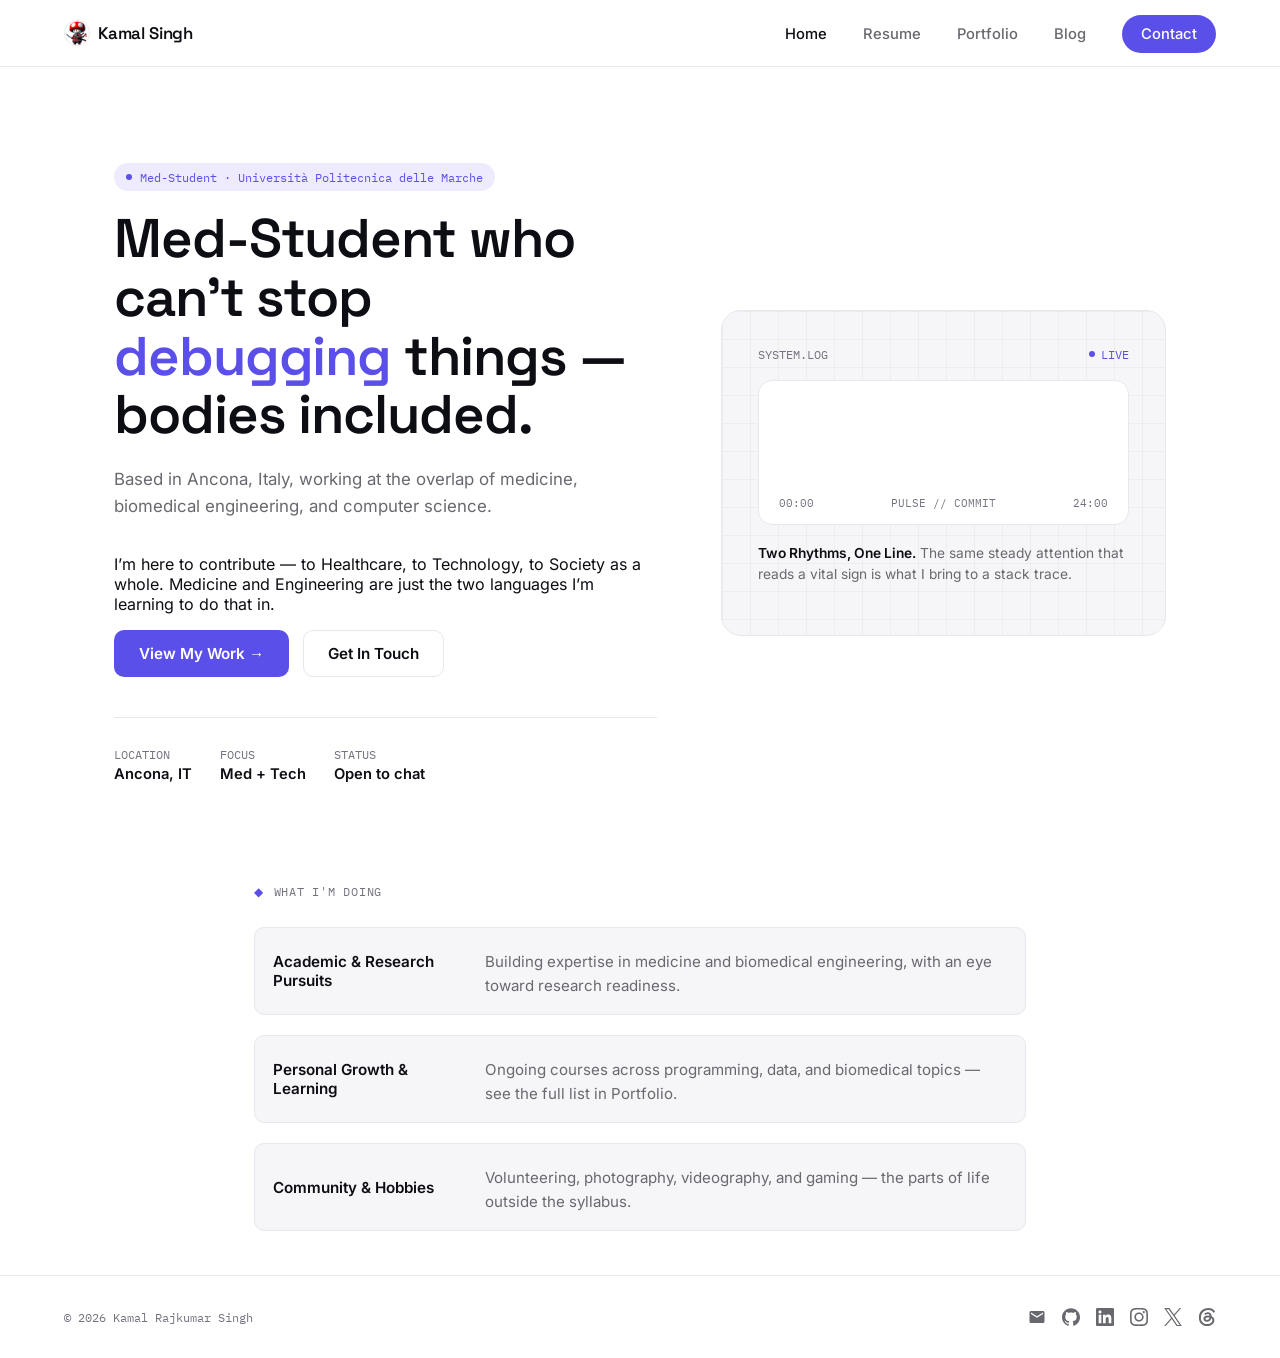
==== commit 1136e3be: "Replace footer social text links with icons, drop duplicate contact card Contact info now lives only" ====
--- a/index.html
+++ b/index.html
@@ -96,11 +96,12 @@
   <footer class="site-footer">
     <span class="foot-copy">© 2026 Kamal Rajkumar Singh</span>
     <div class="foot-links">
-      <a href="https://github.com/Walexrius" target="_blank" rel="noopener">GitHub</a>
-      <a href="https://www.linkedin.com/in/kamal-rajkumar-singh-walexrius" target="_blank" rel="noopener">LinkedIn</a>
-      <a href="https://www.instagram.com/kamal_siiingh/" target="_blank" rel="noopener">Instagram</a>
-      <a href="https://x.com/Walexrius" target="_blank" rel="noopener">X</a>
-      <a href="https://www.threads.net/letstalk_kamalsingh" target="_blank" rel="noopener">Threads</a>
+      <a href="mailto:ares.kamalsingh@gmail.com" aria-label="Email"><svg viewBox="0 0 24 24" fill="currentColor" aria-hidden="true"><path d="M20 4H4c-1.1 0-1.99.9-1.99 2L2 18c0 1.1.9 2 2 2h16c1.1 0 2-.9 2-2V6c0-1.1-.9-2-2-2zm0 4-8 5-8-5V6l8 5 8-5v2z"/></svg></a>
+      <a href="https://github.com/Walexrius" target="_blank" rel="noopener" aria-label="GitHub"><svg viewBox="0 0 24 24" fill="currentColor" aria-hidden="true"><path d="M12 .297c-6.63 0-12 5.373-12 12 0 5.303 3.438 9.8 8.205 11.385.6.113.82-.258.82-.577 0-.285-.01-1.04-.015-2.04-3.338.724-4.042-1.61-4.042-1.61C4.422 18.07 3.633 17.7 3.633 17.7c-1.087-.744.084-.729.084-.729 1.205.084 1.838 1.236 1.838 1.236 1.07 1.835 2.809 1.305 3.495.998.108-.776.417-1.305.76-1.605-2.665-.3-5.466-1.332-5.466-5.93 0-1.31.465-2.38 1.235-3.22-.135-.303-.54-1.523.105-3.176 0 0 1.005-.322 3.3 1.23.96-.267 1.98-.399 3-.405 1.02.006 2.04.138 3 .405 2.28-1.552 3.285-1.23 3.285-1.23.645 1.653.24 2.873.12 3.176.765.84 1.23 1.91 1.23 3.22 0 4.61-2.805 5.625-5.475 5.92.42.36.81 1.096.81 2.22 0 1.606-.015 2.896-.015 3.286 0 .315.21.69.825.57C20.565 22.092 24 17.592 24 12.297c0-6.627-5.373-12-12-12"/></svg></a>
+      <a href="https://www.linkedin.com/in/kamal-rajkumar-singh-walexrius" target="_blank" rel="noopener" aria-label="LinkedIn"><svg viewBox="0 0 24 24" fill="currentColor" aria-hidden="true"><path d="M20.447 20.452h-3.554v-5.569c0-1.328-.027-3.037-1.852-3.037-1.853 0-2.136 1.445-2.136 2.939v5.667H9.351V9h3.414v1.561h.046c.477-.9 1.637-1.85 3.37-1.85 3.601 0 4.267 2.37 4.267 5.455v6.286zM5.337 7.433c-1.144 0-2.063-.926-2.063-2.065 0-1.138.92-2.063 2.063-2.063 1.14 0 2.064.925 2.064 2.063 0 1.139-.925 2.065-2.064 2.065zm1.782 13.019H3.555V9h3.564v11.452zM22.225 0H1.771C.792 0 0 .774 0 1.729v20.542C0 23.227.792 24 1.771 24h20.451C23.2 24 24 23.227 24 22.271V1.729C24 .774 23.2 0 22.222 0h.003z"/></svg></a>
+      <a href="https://www.instagram.com/kamal_siiingh/" target="_blank" rel="noopener" aria-label="Instagram"><svg viewBox="0 0 24 24" fill="currentColor" aria-hidden="true"><path d="M7.0301.084c-1.2768.0602-2.1487.264-2.911.5634-.7888.3075-1.4575.72-2.1228 1.3877-.6652.6677-1.075 1.3368-1.3802 2.127-.2954.7638-.4956 1.6365-.552 2.914-.0564 1.2775-.0689 1.6882-.0626 4.947.0062 3.2586.0206 3.6671.0825 4.9473.061 1.2765.264 2.1482.5635 2.9107.308.7889.72 1.4573 1.388 2.1228.6679.6655 1.3365 1.0743 2.1285 1.38.7632.295 1.6361.4961 2.9134.552 1.2773.056 1.6884.069 4.9462.0627 3.2578-.0062 3.668-.0207 4.9478-.0814 1.28-.0607 2.147-.2652 2.9098-.5633.7889-.3086 1.4578-.72 2.1228-1.3881.665-.6682 1.0745-1.3378 1.3795-2.1284.2957-.7632.4966-1.636.552-2.9124.056-1.2809.0692-1.6898.063-4.948-.0063-3.2583-.021-3.6668-.0817-4.9465-.0607-1.2797-.264-2.1487-.5633-2.9117-.3084-.7889-.72-1.4568-1.3876-2.1228C21.2982 1.33 20.628.9208 19.8378.6165 19.074.321 18.2017.1197 16.9244.0645 15.6471.0093 15.236-.005 11.977.0014 8.718.0076 8.31.0215 7.0301.0839m.1402 21.6932c-1.17-.0509-1.8053-.2453-2.2287-.408-.5606-.216-.96-.4771-1.3819-.895-.422-.4178-.6811-.8186-.9-1.378-.1644-.4234-.3624-1.058-.4171-2.228-.0595-1.2645-.072-1.6442-.079-4.848-.007-3.2037.0053-3.583.0607-4.848.05-1.169.2456-1.805.408-2.2282.216-.5613.4762-.96.895-1.3816.4188-.4217.8184-.6814 1.3783-.9003.423-.1651 1.0575-.3614 2.227-.4171 1.2655-.06 1.6447-.072 4.848-.079 3.2033-.007 3.5835.005 4.8495.0608 1.169.0508 1.8053.2445 2.228.408.5608.216.96.4754 1.3816.895.4217.4194.6816.8176.9005 1.3787.1653.4217.3617 1.056.4169 2.2263.0602 1.2655.0739 1.645.0796 4.848.0058 3.203-.0055 3.5834-.061 4.848-.051 1.17-.245 1.8055-.408 2.2294-.216.5604-.4763.96-.8954 1.3814-.419.4215-.8181.6811-1.3783.9-.4224.1649-1.0577.3617-2.2262.4174-1.2656.0595-1.6448.072-4.8493.079-3.2045.007-3.5825-.006-4.848-.0608M16.953 5.5864A1.44 1.44 0 1 0 18.39 4.144a1.44 1.44 0 0 0-1.437 1.4424M5.8385 12.012c.0067 3.4032 2.7706 6.1557 6.173 6.1493 3.4026-.0065 6.157-2.7701 6.1506-6.1733-.0065-3.4032-2.771-6.1565-6.174-6.1498-3.403.0067-6.156 2.771-6.1496 6.1738M8 12.0077a4 4 0 1 1 4.008 3.9921A3.9996 3.9996 0 0 1 8 12.0077"/></svg></a>
+      <a href="https://x.com/Walexrius" target="_blank" rel="noopener" aria-label="X"><svg viewBox="0 0 24 24" fill="currentColor" aria-hidden="true"><path d="M14.234 10.162 22.977 0h-2.072l-7.591 8.824L7.251 0H.258l9.168 13.343L.258 24H2.33l8.016-9.318L16.749 24h6.993zm-2.837 3.299-.929-1.329L3.076 1.56h3.182l5.965 8.532.929 1.329 7.754 11.09h-3.182z"/></svg></a>
+      <a href="https://www.threads.net/letstalk_kamalsingh" target="_blank" rel="noopener" aria-label="Threads"><svg viewBox="0 0 24 24" fill="currentColor" aria-hidden="true"><path d="M18.263 11.097c-.03-3.486-1.92-5.586-5.111-5.586-2.13 0-3.922.963-4.863 2.499l2.062 1.438c.535-.843 1.272-1.543 2.628-1.543 1.528 0 2.318.85 2.544 2.431a15 15 0 0 0-2.236-.173c-4.125 0-6.068 1.867-6.068 4.336s1.943 3.99 4.804 3.99c3.139 0 5.013-2.115 5.781-4.735.798.361 1.348 1.204 1.348 2.47 0 3.387-3.907 5.232-7.22 5.232-4.885 0-8.077-3.207-8.077-8.424 0-6.392 4.223-10.487 9.9-10.487 3.808 0 5.69 1.671 6.97 3.914l2.108-1.475C21.44 2.078 18.331 0 13.663 0 6.227 0 1.168 5.277 1.168 12.934c0 7 4.953 11.066 10.856 11.066 4.878 0 9.809-2.846 9.809-7.716 0-2.545-1.46-4.231-3.569-5.187m-6.33 4.855c-1.077 0-2.026-.512-2.026-1.453 0-1.483 1.822-1.934 3.606-1.934.678 0 1.34.045 1.927.173-.422 1.927-1.671 3.215-3.508 3.214Z"/></svg></a>
     </div>
   </footer>
 
--- a/assets/css/style.css
+++ b/assets/css/style.css
@@ -182,10 +182,13 @@
 svg.wave { display: block; width: 100%; height: auto; }
 .wave-path {
   fill: none; stroke: var(--accent); stroke-width: 2.5; stroke-linecap: round; stroke-linejoin: round;
-  stroke-dasharray: 600; stroke-dashoffset: 600; animation: draw 2.6s ease-out forwards, glow 3s ease-in-out 2.6s infinite;
-}
-@keyframes draw { to { stroke-dashoffset: 0; } }
-@keyframes glow { 0%, 100% { opacity: 1; } 50% { opacity: 0.75; } }
+  stroke-dasharray: 900; stroke-dashoffset: 900; animation: wave-pulse 2.4s linear infinite;
+}
+@keyframes wave-pulse {
+  0% { stroke-dashoffset: 900; }
+  50% { stroke-dashoffset: 0; }
+  100% { stroke-dashoffset: -900; }
+}
 .wave-caption { display: flex; justify-content: space-between; font-family: var(--font-mono); font-size: 0.7rem; color: var(--ink-faint); padding: 10px 2px 4px; }
 .signature-footnote { position: relative; margin-top: 18px; font-size: 0.86rem; color: var(--ink-soft); line-height: 1.55; }
 .signature-footnote strong { color: var(--ink); }
@@ -297,23 +300,17 @@
 }
 .form-input:focus { border-color: var(--accent); outline: 2px solid var(--accent); outline-offset: 2px; background: #fff; }
 textarea.form-input { resize: vertical; min-height: 130px; }
-.socials-row { display: flex; gap: 10px; margin-top: 6px; flex-wrap: wrap; }
-.social-pill {
-  display: inline-flex; align-items: center; gap: 8px; padding: 9px 14px; border: 1px solid var(--border); border-radius: 999px;
-  font-size: 0.85rem; font-weight: 500; transition: all 0.15s ease;
-}
-.social-pill:hover { border-color: var(--accent); color: var(--accent); }
-.social-pill:active { transform: scale(0.96); }
 
 /* ---------- FOOTER ---------- */
 .site-footer { border-top: 1px solid var(--border); padding: 32px clamp(20px, 5vw, 64px); display: flex; justify-content: space-between; align-items: center; flex-wrap: wrap; gap: 12px; }
 .site-footer .foot-copy { font-family: var(--font-mono); font-size: 0.76rem; color: var(--ink-faint); }
-.site-footer .foot-links { display: flex; gap: 18px; }
-.site-footer .foot-links a { font-size: 0.82rem; color: var(--ink-soft); }
-.site-footer .foot-links a:hover { color: var(--ink); }
+.site-footer .foot-links { display: flex; gap: 16px; align-items: center; }
+.site-footer .foot-links a { color: var(--ink-soft); display: inline-flex; }
+.site-footer .foot-links a:hover { color: var(--accent); }
+.site-footer .foot-links svg { width: 18px; height: 18px; }
 
 @media (prefers-reduced-motion: reduce) {
-  .wave-path { animation: none; stroke-dashoffset: 0; }
+  .wave-path { animation: none; stroke-dashoffset: 0; stroke-dasharray: none; }
   .signature-header .status .blip { animation: none; }
   .t-item.is-current .t-node::after { animation: none; }
 }
